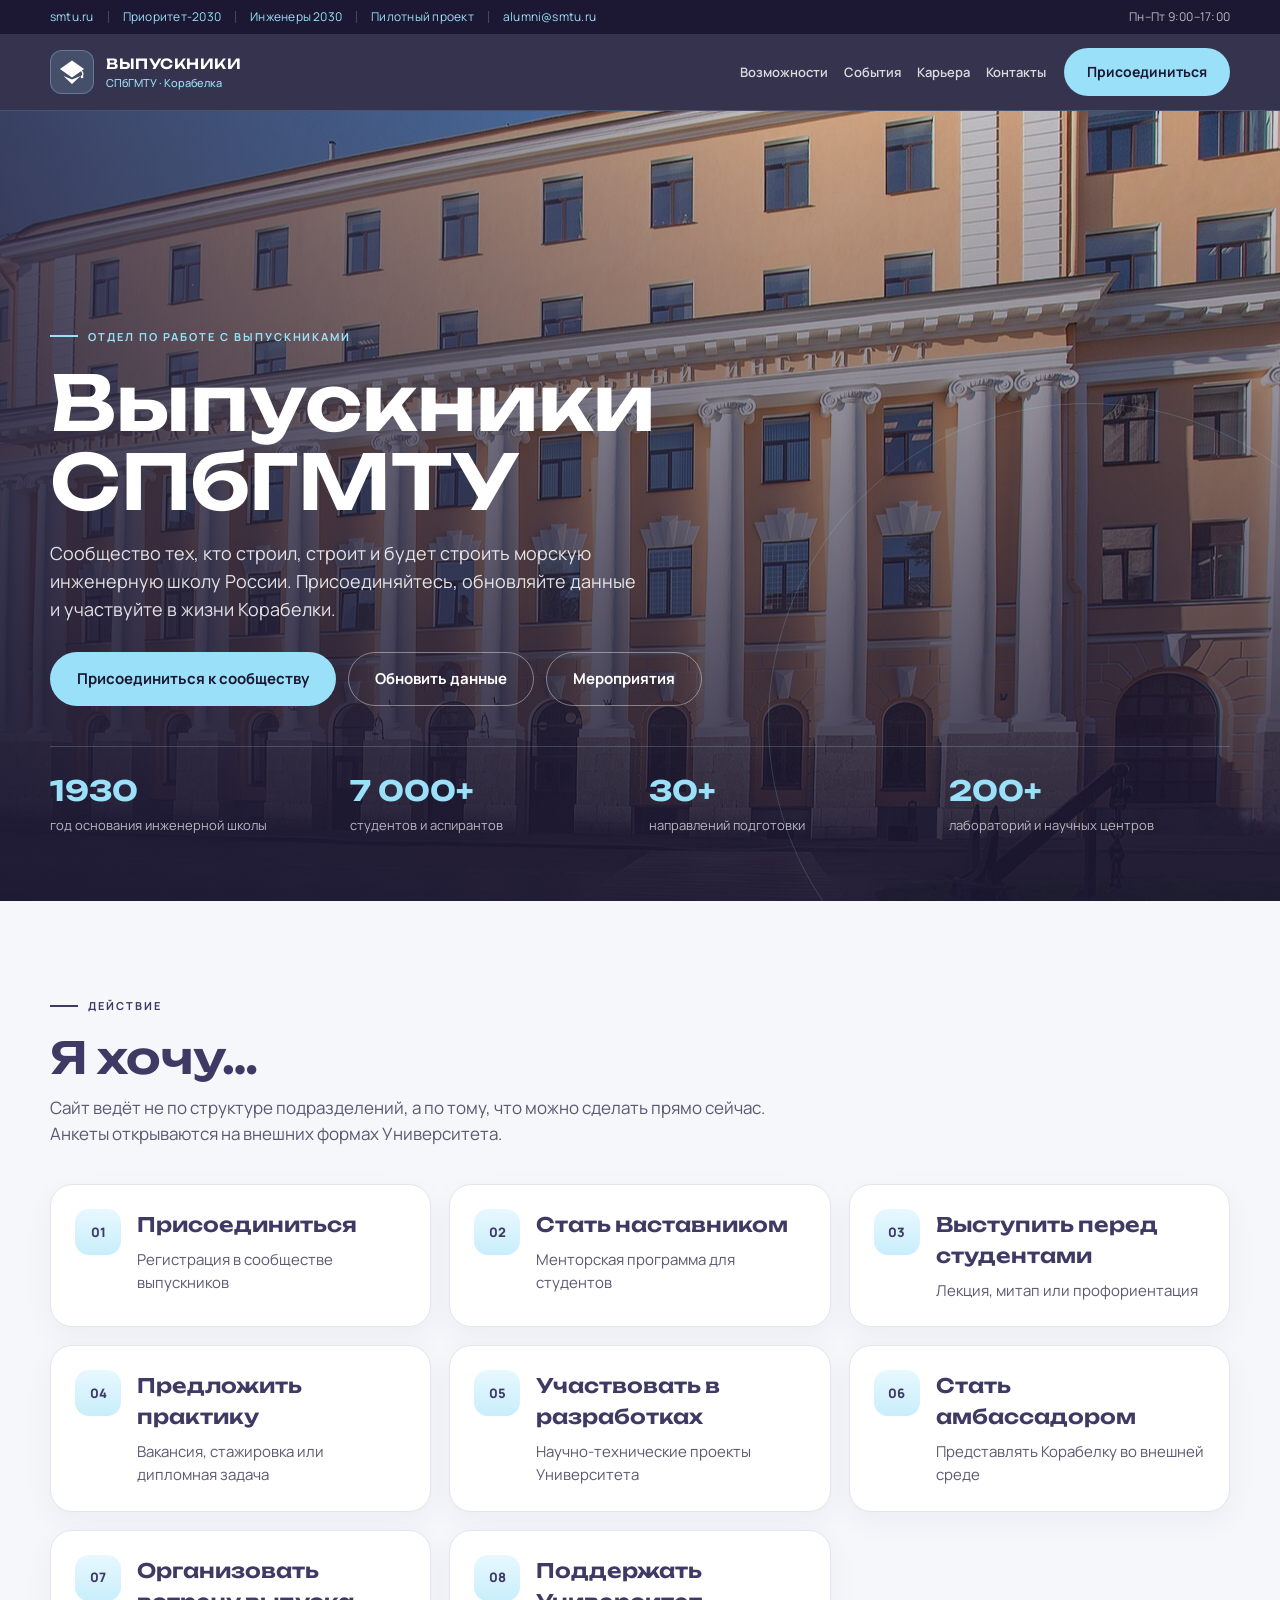
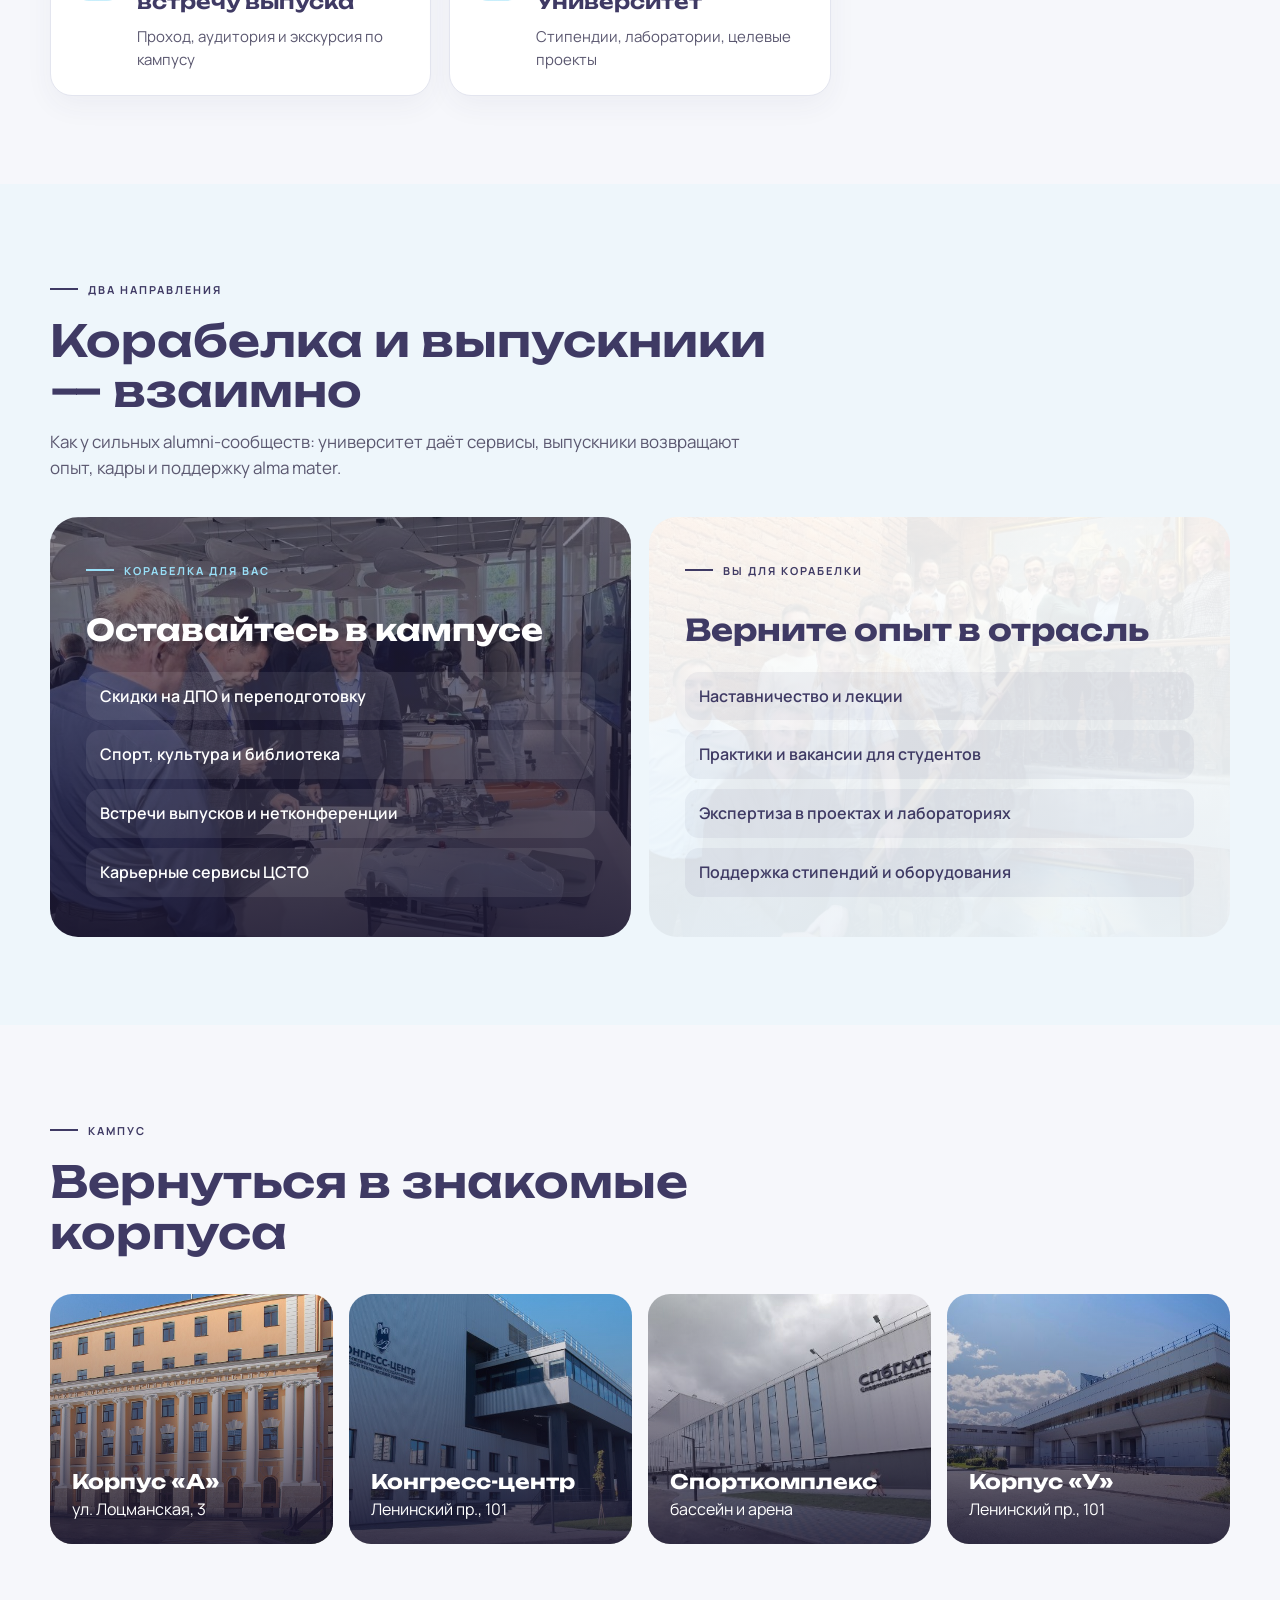
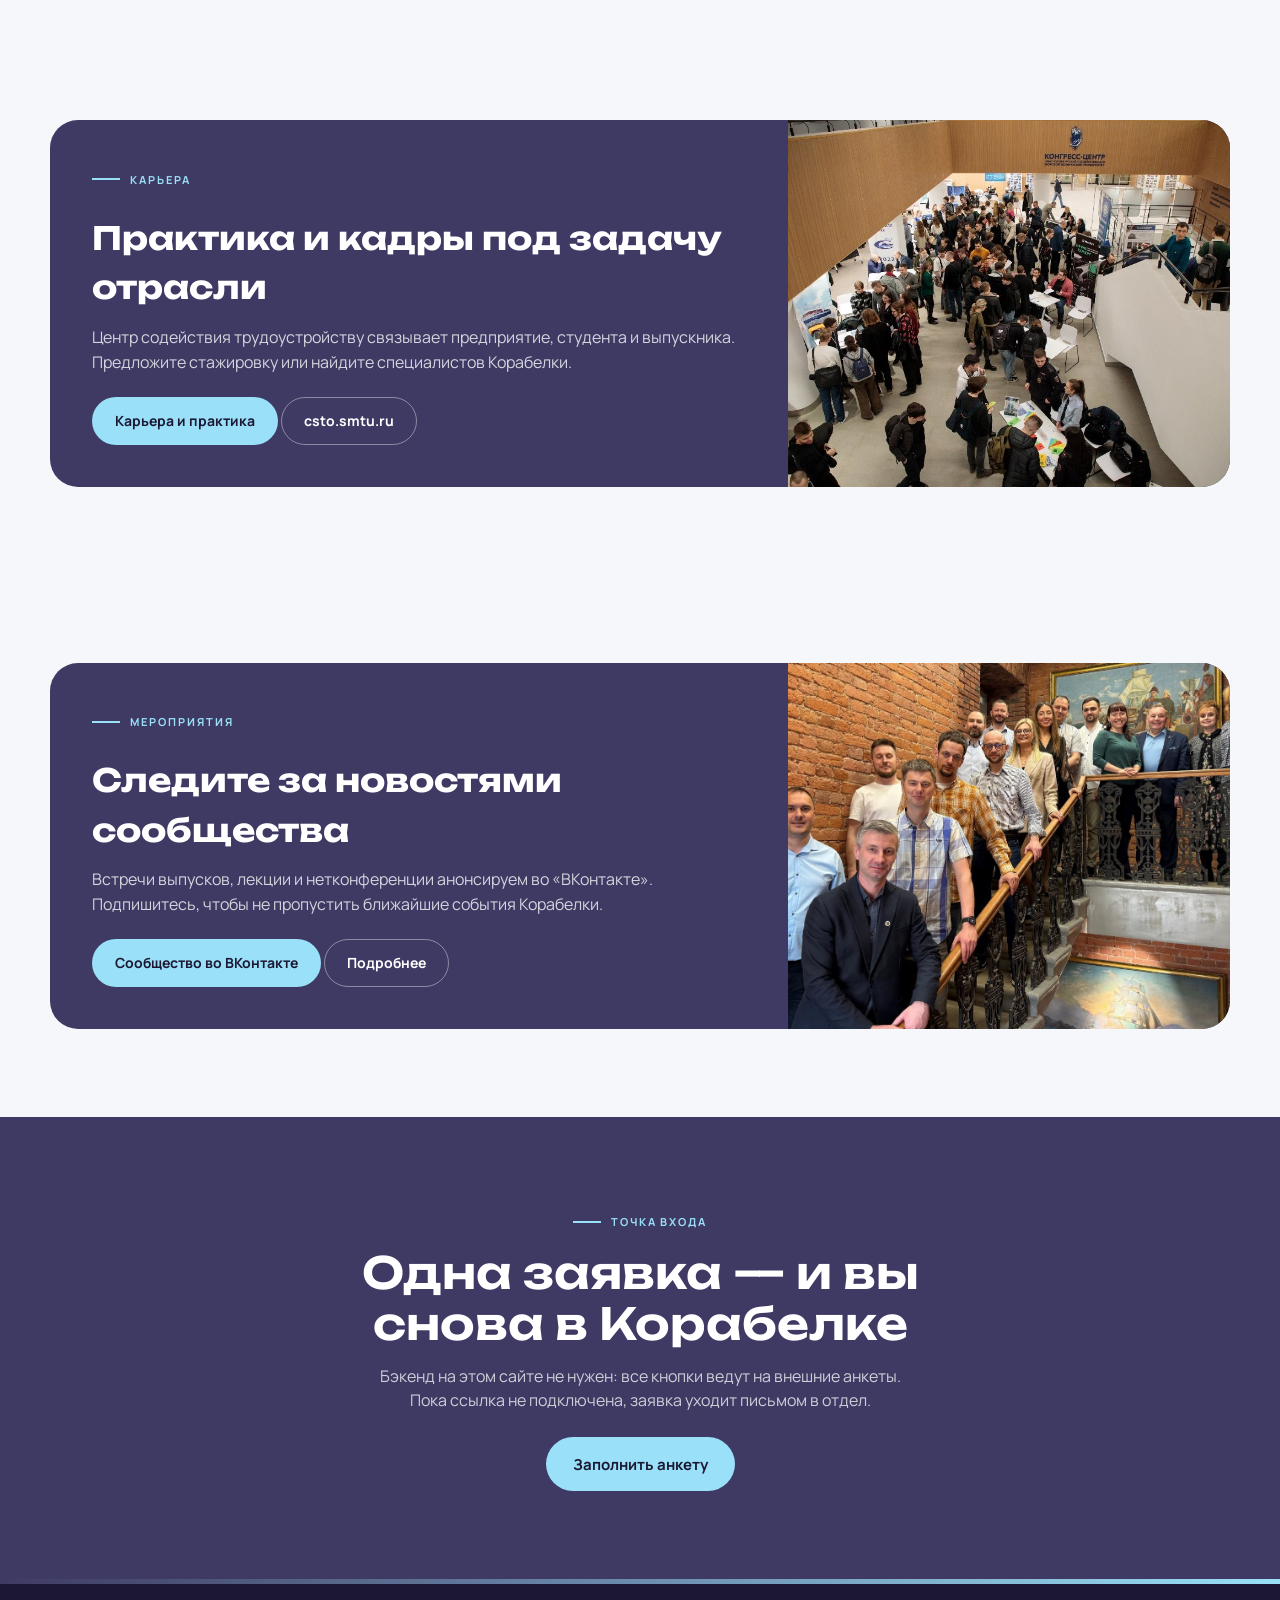
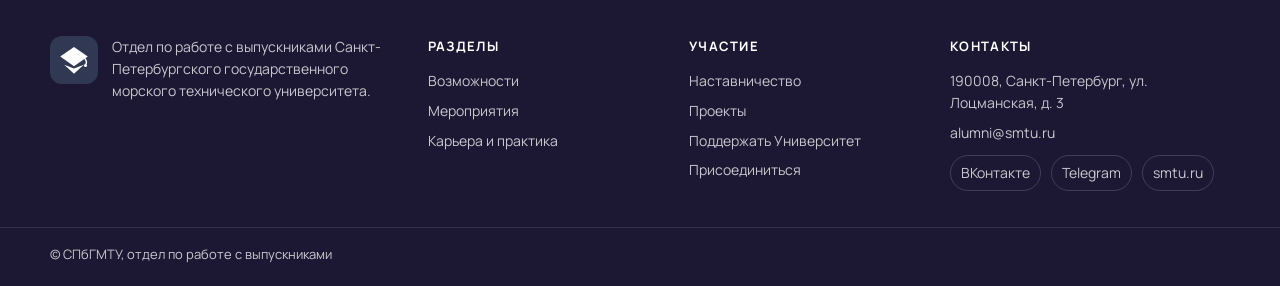
==== index.html @ 7642f82c "Initial commit" ====
<!DOCTYPE html>
<html lang="ru">
<head>
  <meta charset="UTF-8">
  <meta name="viewport" content="width=device-width, initial-scale=1.0">
  <title>Выпускники СПбГМТУ — сообщество Корабелки</title>
  <meta name="description" content="Официальный сайт отдела по работе с выпускниками СПбГМТУ. Присоединяйтесь к сообществу, участвуйте в проектах и возвращайтесь в Корабелку.">
  <link rel="icon" href="img/favicon.png">
  <link rel="preconnect" href="https://fonts.googleapis.com">
  <link rel="preconnect" href="https://fonts.gstatic.com" crossorigin>
  <link href="https://fonts.googleapis.com/css2?family=Manrope:wght@400;500;600;700;800&family=Unbounded:wght@500;600&display=swap" rel="stylesheet">
  <link rel="stylesheet" href="css/style.css">
</head>
<body data-page="home">
  <main>
    <section class="hero" style="background-image:url('img/hero.jpg')">
      <div class="container hero__inner">
        <div class="kicker">Отдел по работе с выпускниками</div>
        <h1>Выпускники СПбГМТУ</h1>
        <p>Сообщество тех, кто строил, строит и будет строить морскую инженерную школу России. Присоединяйтесь, обновляйте данные и участвуйте в жизни Корабелки.</p>
        <div class="hero__actions">
          <a class="btn btn--cyan btn--lg" data-form="join" href="join.html">Присоединиться к сообществу</a>
          <a class="btn btn--ghost btn--lg" data-form="update" href="join.html?action=update">Обновить данные</a>
          <a class="btn btn--ghost btn--lg" href="events.html">Мероприятия</a>
        </div>
        <div class="stats">
          <div><b>1930</b><span>год основания инженерной школы</span></div>
          <div><b>7 000+</b><span>студентов и аспирантов</span></div>
          <div><b>30+</b><span>направлений подготовки</span></div>
          <div><b>200+</b><span>лабораторий и научных центров</span></div>
        </div>
      </div>
    </section>

    <section class="section" id="roles">
      <div class="container">
        <div class="section__head">
          <div class="kicker" style="color:var(--navy)">Действие</div>
          <h2>Я хочу…</h2>
          <p>Сайт ведёт не по структуре подразделений, а по тому, что можно сделать прямо сейчас. Анкеты открываются на внешних формах Университета.</p>
        </div>
        <div class="grid-3">
          <a class="card role" href="join.html" data-form="join"><span class="role__icon">01</span><span><h3>Присоединиться</h3><p>Регистрация в сообществе выпускников</p></span></a>
          <a class="card role" href="mentoring.html"><span class="role__icon">02</span><span><h3>Стать наставником</h3><p>Менторская программа для студентов</p></span></a>
          <a class="card role" href="join.html?action=lecture" data-form="lecture"><span class="role__icon">03</span><span><h3>Выступить перед студентами</h3><p>Лекция, митап или профориентация</p></span></a>
          <a class="card role" href="career.html"><span class="role__icon">04</span><span><h3>Предложить практику</h3><p>Вакансия, стажировка или дипломная задача</p></span></a>
          <a class="card role" href="projects.html"><span class="role__icon">05</span><span><h3>Участвовать в разработках</h3><p>Научно-технические проекты Университета</p></span></a>
          <a class="card role" href="join.html?action=ambassador" data-form="ambassador"><span class="role__icon">06</span><span><h3>Стать амбассадором</h3><p>Представлять Корабелку во внешней среде</p></span></a>
          <a class="card role" href="join.html?action=reunion" data-form="reunion"><span class="role__icon">07</span><span><h3>Организовать встречу выпуска</h3><p>Проход, аудитория и экскурсия по кампусу</p></span></a>
          <a class="card role" href="support.html"><span class="role__icon">08</span><span><h3>Поддержать Университет</h3><p>Стипендии, лаборатории, целевые проекты</p></span></a>
        </div>
      </div>
    </section>

    <section class="section section--ice">
      <div class="container">
        <div class="section__head">
          <div class="kicker" style="color:var(--navy)">Два направления</div>
          <h2>Корабелка и выпускники — взаимно</h2>
          <p>Как у сильных alumni-сообществ: университет даёт сервисы, выпускники возвращают опыт, кадры и поддержку alma mater.</p>
        </div>
        <div class="twin">
          <div class="twin__col twin__col--dark">
            <div class="kicker">Корабелка для вас</div>
            <h3>Оставайтесь в кампусе</h3>
            <ul>
              <li><a href="opportunities.html#discounts">Скидки на ДПО и переподготовку</a></li>
              <li><a href="opportunities.html#sport">Спорт, культура и библиотека</a></li>
              <li><a href="events.html">Встречи выпусков и нетконференции</a></li>
              <li><a href="career.html">Карьерные сервисы ЦСТО</a></li>
            </ul>
          </div>
          <div class="twin__col twin__col--light">
            <div class="kicker" style="color:var(--navy)">Вы для Корабелки</div>
            <h3>Верните опыт в отрасль</h3>
            <ul>
              <li><a href="mentoring.html">Наставничество и лекции</a></li>
              <li><a href="career.html">Практики и вакансии для студентов</a></li>
              <li><a href="projects.html">Экспертиза в проектах и лабораториях</a></li>
              <li><a href="support.html">Поддержка стипендий и оборудования</a></li>
            </ul>
          </div>
        </div>
      </div>
    </section>

    <section class="section">
      <div class="container">
        <div class="section__head">
          <div class="kicker" style="color:var(--navy)">Кампус</div>
          <h2>Вернуться в знакомые корпуса</h2>
        </div>
        <div class="grid-4">
          <div class="photo-card" style="background-image:url('img/hero.jpg')"><span><strong>Корпус «А»</strong>ул. Лоцманская, 3</span></div>
          <div class="photo-card" style="background-image:url('img/congress.jpg')"><span><strong>Конгресс-центр</strong>Ленинский пр., 101</span></div>
          <div class="photo-card" style="background-image:url('img/sport.jpg')"><span><strong>Спорткомплекс</strong>бассейн и арена</span></div>
          <div class="photo-card" style="background-image:url('img/campus-leninsky.jpg')"><span><strong>Корпус «У»</strong>Ленинский пр., 101</span></div>
        </div>
      </div>
    </section>

    <section class="section">
      <div class="container">
        <div class="cta">
          <div class="cta__text">
            <div class="kicker">Карьера</div>
            <h2>Практика и кадры под задачу отрасли</h2>
            <p>Центр содействия трудоустройству связывает предприятие, студента и выпускника. Предложите стажировку или найдите специалистов Корабелки.</p>
            <a class="btn btn--cyan" href="career.html">Карьера и практика</a>
            <a class="btn btn--ghost" href="https://csto.smtu.ru/" target="_blank" rel="noopener">csto.smtu.ru</a>
          </div>
          <img src="img/event-hall.jpg" alt="Ярмарка вакансий в конгресс-центре СПбГМТУ">
        </div>
      </div>
    </section>

    <section class="section" id="events">
      <div class="container">
        <div class="cta">
          <div class="cta__text">
            <div class="kicker">Мероприятия</div>
            <h2>Следите за новостями сообщества</h2>
            <p>Встречи выпусков, лекции и нетконференции анонсируем во «ВКонтакте». Подпишитесь, чтобы не пропустить ближайшие события Корабелки.</p>
            <a class="btn btn--cyan" href="https://vk.com/smtu.alumni" target="_blank" rel="noopener">Сообщество во ВКонтакте</a>
            <a class="btn btn--ghost" href="events.html">Подробнее</a>
          </div>
          <img src="img/community.jpg" alt="Встреча выпускников СПбГМТУ">
        </div>
      </div>
    </section>

    <section class="section section--navy">
      <div class="container" style="text-align:center">
        <div class="kicker">Точка входа</div>
        <h2 class="display" style="max-width:16ch;margin:0 auto 14px;color:#fff">Одна заявка — и вы снова в Корабелке</h2>
        <p style="max-width:56ch;margin:0 auto 24px;color:rgba(255,255,255,.75)">Бэкенд на этом сайте не нужен: все кнопки ведут на внешние анкеты. Пока ссылка не подключена, заявка уходит письмом в отдел.</p>
        <a class="btn btn--cyan btn--lg" data-form="join" href="join.html">Заполнить анкету</a>
      </div>
    </section>
  </main>
  <script src="js/config.js"></script>
  <script src="js/layout.js"></script>
  <script src="js/main.js"></script>
</body>
</html>
---- css/style.css ----
:root {
  --navy: #3f3a64;
  --navy-deep: #2a2745;
  --navy-ink: #1c1833;
  --cyan: #99e0f8;
  --cyan-deep: #6ec9e8;
  --paper: #f6f7fb;
  --ice: #eef6fb;
  --white: #ffffff;
  --ink: #1c1a2e;
  --muted: #5b5870;
  --line: #e3e5ef;
  --shadow: 0 18px 50px rgba(63, 58, 100, 0.14);
  --radius: 22px;
  --header: 76px;
  --font: "Manrope", system-ui, sans-serif;
  --display: "Unbounded", "Manrope", sans-serif;
}

*,
*::before,
*::after { box-sizing: border-box; margin: 0; padding: 0; }

html { scroll-behavior: smooth; }

body {
  font-family: var(--font);
  color: var(--ink);
  background: var(--paper);
  line-height: 1.55;
  min-height: 100vh;
}

img { max-width: 100%; display: block; }
a { color: inherit; text-decoration: none; }
button { font-family: inherit; }
.container { width: min(1180px, calc(100% - 32px)); margin-inline: auto; }

.header {
  position: sticky;
  top: 0;
  z-index: 50;
  color: #fff;
  background: rgba(42, 39, 69, 0.94);
  backdrop-filter: blur(16px);
  border-bottom: 1px solid rgba(153, 224, 248, 0.18);
}
.topbar {
  display: flex;
  align-items: center;
  gap: 14px;
  min-height: 34px;
  font-size: 12px;
  letter-spacing: .02em;
  color: rgba(255,255,255,.7);
  background: var(--navy-ink);
}
.topbar a { color: var(--cyan); }
.topbar__inner {
  display: flex;
  align-items: center;
  flex-wrap: wrap;
  gap: 10px 14px;
  min-height: 34px;
  padding: 4px 0;
}
.topbar__sep { width: 1px; height: 12px; background: rgba(255,255,255,.2); }
.topbar__muted { margin-left: auto; }

.header__row {
  position: relative;
  min-height: var(--header);
  display: flex;
  align-items: center;
  gap: 18px;
}
.brand {
  display: flex;
  align-items: center;
  gap: 12px;
  flex-shrink: 0;
}
.brand img {
  height: 44px;
  width: 44px;
  padding: 7px;
  background: rgba(153, 224, 248, .16);
  border: 1px solid rgba(153, 224, 248, .32);
  border-radius: 12px;
}
.brand strong {
  display: block;
  font-family: var(--display);
  font-size: 14px;
  font-weight: 600;
  letter-spacing: .04em;
  text-transform: uppercase;
}
.brand small {
  display: block;
  color: var(--cyan);
  font-size: 11px;
  font-weight: 500;
}

.nav {
  display: flex;
  gap: 16px;
  margin-left: auto;
  flex-wrap: nowrap;
}
.nav__link {
  font-size: 13px;
  font-weight: 600;
  color: rgba(255,255,255,.82);
  padding: 8px 0;
  position: relative;
  white-space: nowrap;
}
.nav__link:hover,
.nav__link.is-active { color: var(--cyan); }
.nav__link.is-active::after {
  content: "";
  position: absolute;
  left: 0; right: 0; bottom: 2px;
  height: 2px;
  background: var(--cyan);
  border-radius: 2px;
}

.header__cta { display: flex; align-items: center; gap: 10px; }
.burger {
  display: none;
  width: 44px; height: 44px;
  border: 1px solid rgba(255,255,255,.28);
  background: transparent;
  border-radius: 12px;
  flex-direction: column;
  justify-content: center;
  align-items: center;
  gap: 5px;
  cursor: pointer;
}
.burger span { display: block; width: 18px; height: 2px; background: #fff; }

.btn {
  display: inline-flex;
  align-items: center;
  justify-content: center;
  gap: 8px;
  min-height: 48px;
  padding: 0 22px;
  border-radius: 999px;
  font-weight: 700;
  font-size: 14px;
  border: 1px solid transparent;
  cursor: pointer;
  transition: .2s ease;
  text-align: center;
}
.btn--primary {
  background: var(--navy);
  color: #fff;
  box-shadow: 0 10px 24px rgba(63, 58, 100, .28);
}
.btn--primary:hover { background: var(--navy-deep); }
.btn--cyan {
  background: var(--cyan);
  color: var(--navy-ink);
}
.btn--cyan:hover { background: #b7ebfb; }
.btn--ghost {
  background: transparent;
  color: #fff;
  border-color: rgba(255,255,255,.4);
}
.btn--ghost:hover { border-color: var(--cyan); color: var(--cyan); }
.btn--line {
  background: #fff;
  color: var(--navy);
  border-color: var(--line);
}
.btn--line:hover { border-color: var(--navy); }
.btn--lg { min-height: 54px; padding: 0 26px; font-size: 15px; }

.hero {
  position: relative;
  min-height: calc(100vh - 110px);
  color: #fff;
  overflow: hidden;
  display: grid;
  align-items: end;
  background: var(--navy-ink) center/cover no-repeat;
}
.hero::before {
  content: "";
  position: absolute; inset: 0;
  background:
    linear-gradient(180deg, rgba(28,24,51,.2) 0%, rgba(28,24,51,.55) 46%, rgba(28,24,51,.92) 100%),
    linear-gradient(90deg, rgba(42,39,69,.72), transparent 62%);
}
.hero::after {
  content: "";
  position: absolute;
  inset: auto -10% -18% auto;
  width: 52vw;
  height: 52vw;
  max-width: 640px;
  max-height: 640px;
  border: 1px solid rgba(153,224,248,.18);
  border-radius: 50%;
  pointer-events: none;
}
.hero__inner {
  position: relative;
  z-index: 1;
  padding: 56px 0 64px;
}
.kicker {
  display: inline-flex;
  align-items: center;
  gap: 10px;
  letter-spacing: .18em;
  text-transform: uppercase;
  font-size: 11px;
  font-weight: 700;
  color: var(--cyan);
  margin-bottom: 18px;
}
.kicker::before {
  content: "";
  width: 28px; height: 2px; background: currentColor;
}
.hero h1 {
  font-family: var(--display);
  font-size: clamp(38px, 6.4vw, 76px);
  line-height: 1.05;
  font-weight: 600;
  max-width: 12ch;
  margin-bottom: 18px;
}
.hero p {
  max-width: 54ch;
  font-size: 18px;
  color: rgba(255,255,255,.86);
  margin-bottom: 28px;
}
.hero__actions { display: flex; flex-wrap: wrap; gap: 12px; margin-bottom: 40px; }
.stats {
  display: grid;
  grid-template-columns: repeat(4, 1fr);
  gap: 18px;
  border-top: 1px solid rgba(153, 224, 248, .22);
  padding-top: 22px;
}
.stats b {
  display: block;
  font-family: var(--display);
  font-size: 28px;
  color: var(--cyan);
}
.stats span { color: rgba(255,255,255,.68); font-size: 13px; }

.section { padding: 88px 0; }
.section--ice { background: var(--ice); }
.section--navy { background: var(--navy); color: #fff; }
.section__head { margin-bottom: 36px; max-width: 720px; }
.section__head h2,
.page-hero h1,
.display {
  font-family: var(--display);
  font-size: clamp(28px, 4vw, 44px);
  line-height: 1.15;
  font-weight: 600;
  color: var(--navy);
}
.section--navy h2,
.section--navy .display { color: #fff; }
.section__head p { color: var(--muted); margin-top: 12px; font-size: 17px; }

.grid-3 { display: grid; grid-template-columns: repeat(3, 1fr); gap: 18px; }
.grid-2 { display: grid; grid-template-columns: repeat(2, 1fr); gap: 18px; }
.grid-4 { display: grid; grid-template-columns: repeat(4, 1fr); gap: 16px; }

.card {
  background: #fff;
  border: 1px solid var(--line);
  border-radius: var(--radius);
  padding: 24px;
  box-shadow: 0 10px 28px rgba(63, 58, 100, .05);
  transition: .22s ease;
}
.card:hover { transform: translateY(-4px); box-shadow: var(--shadow); }
.card__num {
  font-size: 12px;
  font-weight: 800;
  letter-spacing: .14em;
  color: var(--cyan-deep);
  margin-bottom: 12px;
}
.card h3 {
  font-family: var(--display);
  font-size: 20px;
  margin-bottom: 8px;
  color: var(--navy);
  font-weight: 600;
}
.card p { color: var(--muted); font-size: 15px; }
.more {
  display: inline-block;
  margin-top: 14px;
  font-weight: 700;
  font-size: 14px;
  color: var(--navy);
}

.role {
  display: flex;
  gap: 16px;
  align-items: flex-start;
  color: inherit;
}
.role__icon {
  width: 46px; height: 46px; flex-shrink: 0;
  border-radius: 14px;
  background: linear-gradient(180deg, #e8f8fe, #c8eefb);
  color: var(--navy);
  display: grid; place-items: center;
  font-weight: 800;
  font-size: 13px;
}
.role.is-highlighted { outline: 2px solid var(--cyan); }

.twin {
  display: grid;
  grid-template-columns: 1fr 1fr;
  gap: 18px;
}
.twin__col {
  border-radius: 28px;
  padding: 36px;
  min-height: 420px;
}
.twin__col--dark {
  background:
    linear-gradient(180deg, rgba(42,39,69,.55), rgba(28,24,51,.9)),
    url("../img/rnd.jpg") center/cover;
  color: #fff;
}
.twin__col--light {
  background:
    linear-gradient(180deg, rgba(255,255,255,.9), rgba(238,246,251,.95)),
    url("../img/community.jpg") center/cover;
}
.twin h3 {
  font-family: var(--display);
  font-size: 30px;
  margin: 10px 0 18px;
}
.twin ul { list-style: none; display: grid; gap: 10px; }
.twin li {
  padding: 0;
  border-radius: 14px;
  background: rgba(255,255,255,.08);
  font-weight: 600;
}
.twin li a {
  display: block;
  padding: 12px 14px;
  color: inherit;
  border-radius: 14px;
  transition: .2s ease;
}
.twin__col--dark li a:hover {
  background: rgba(153, 224, 248, .18);
  color: var(--cyan);
}
.twin__col--light li {
  background: rgba(63,58,100,.06);
  color: var(--navy);
}
.twin__col--light li a:hover {
  background: rgba(63, 58, 100, .12);
}
.twin__col--light h3 { color: var(--navy); }

.photo-card {
  position: relative;
  min-height: 250px;
  border-radius: var(--radius);
  overflow: hidden;
  color: #fff;
  display: flex;
  align-items: flex-end;
  padding: 22px;
  background: center/cover no-repeat;
}
.photo-card::after {
  content: "";
  position: absolute; inset: 0;
  background: linear-gradient(180deg, transparent, rgba(28,24,51,.86));
}
.photo-card span, .photo-card strong { position: relative; z-index: 1; }
.photo-card strong { display: block; font-family: var(--display); font-size: 20px; }

.story { overflow: hidden; padding: 0; }
.story img { width: 100%; height: 210px; object-fit: cover; }
.story__body { padding: 20px; }
.tag {
  display: inline-block;
  background: rgba(153, 224, 248, .28);
  color: var(--navy);
  font-size: 12px;
  font-weight: 700;
  padding: 4px 10px;
  border-radius: 999px;
  margin-bottom: 10px;
}

.event {
  display: grid;
  grid-template-columns: 88px 1fr auto;
  gap: 18px;
  align-items: center;
}
.event + .event { margin-top: 12px; }
.event__date {
  background: var(--navy);
  color: #fff;
  border-radius: 16px;
  text-align: center;
  padding: 12px 6px;
}
.event__date b {
  display: block;
  font-family: var(--display);
  font-size: 26px;
  color: var(--cyan);
}
.event__date span { font-size: 12px; opacity: .8; }

.cta {
  display: grid;
  grid-template-columns: 1.25fr .75fr;
  overflow: hidden;
  background: var(--navy);
  color: #fff;
  border-radius: 28px;
}
.cta__text { padding: 42px; }
.cta h2 { color: #fff; font-family: var(--display); font-size: 32px; margin: 8px 0 12px; }
.cta p { color: rgba(255,255,255,.78); margin-bottom: 22px; }
.cta img { width: 100%; height: 100%; object-fit: cover; min-height: 280px; }

.page-hero {
  background:
    linear-gradient(180deg, rgba(42,39,69,.5), rgba(28,24,51,.86)),
    var(--page-image, url("../img/congress.jpg")) center/cover no-repeat;
  color: #fff;
  padding: 78px 0 58px;
}
.crumbs { color: rgba(255,255,255,.7); font-size: 13px; margin-bottom: 12px; }
.crumbs a { color: #fff; }
.page-hero h1 { color: #fff; }
.page-hero p { margin-top: 12px; max-width: 62ch; color: rgba(255,255,255,.84); }

.split {
  display: grid;
  grid-template-columns: 1.1fr .9fr;
  gap: 40px;
  align-items: center;
}
.split img {
  width: 100%;
  border-radius: 28px;
  min-height: 320px;
  object-fit: cover;
}

.faq details {
  background: #fff;
  border: 1px solid var(--line);
  border-radius: 16px;
  padding: 16px 18px;
  margin-bottom: 10px;
}
.faq summary { cursor: pointer; font-weight: 700; color: var(--navy); }
.faq p { margin-top: 8px; color: var(--muted); }

.footer { background: var(--navy-ink); color: rgba(255,255,255,.76); }
.footer__accent { height: 5px; background: linear-gradient(90deg, var(--navy), var(--cyan)); }
.footer__grid {
  display: grid;
  grid-template-columns: 1.5fr 1fr 1fr 1.2fr;
  gap: 28px;
  padding: 52px 0 28px;
}
.footer h3 {
  color: #fff;
  font-size: 13px;
  margin-bottom: 14px;
  letter-spacing: .1em;
  text-transform: uppercase;
}
.footer a, .footer p { display: block; margin-bottom: 8px; font-size: 14px; }
.footer a:hover { color: var(--cyan); }
.footer__brand { display: flex; gap: 14px; }
.footer__brand img {
  height: 48px;
  width: 48px;
  padding: 8px;
  background: rgba(153, 224, 248, .16);
  border-radius: 12px;
}
.footer__copy {
  border-top: 1px solid rgba(255,255,255,.1);
  padding: 16px 0 22px;
  font-size: 13px;
}
.social { display: flex; gap: 10px; flex-wrap: wrap; margin-top: 12px; }
.social a {
  border: 1px solid rgba(255,255,255,.16);
  padding: 6px 10px;
  border-radius: 999px;
}

.contact-map {
  border-radius: 24px;
  overflow: hidden;
  min-height: 320px;
  border: 1px solid var(--line);
}
.contact-map iframe { width: 100%; height: 380px; border: 0; }

.note {
  margin-top: 14px;
  font-size: 13px;
  color: var(--muted);
}

@media (max-width: 1100px) {
  .nav {
    display: none;
    position: absolute;
    left: 16px; right: 16px; top: calc(100% + 8px);
    background: #fff;
    border-radius: 16px;
    padding: 12px;
    flex-direction: column;
    box-shadow: var(--shadow);
    z-index: 60;
  }
  .nav.is-open { display: flex; }
  .nav.is-open .nav__link { color: var(--navy); }
  .burger { display: flex; }
}

@media (max-width: 980px) {
  .stats { grid-template-columns: 1fr 1fr; }
  .grid-3, .grid-4, .grid-2, .split, .cta, .footer__grid, .event, .twin {
    grid-template-columns: 1fr;
  }
  .brand small { display: none; }
  .hero { min-height: 86vh; align-items: center; }
  .topbar__muted { display: none; }
}

@media (max-width: 560px) {
  .header__cta .btn { display: none; }
  .stats { grid-template-columns: 1fr; }
  .hero__actions { flex-direction: column; align-items: stretch; }
}
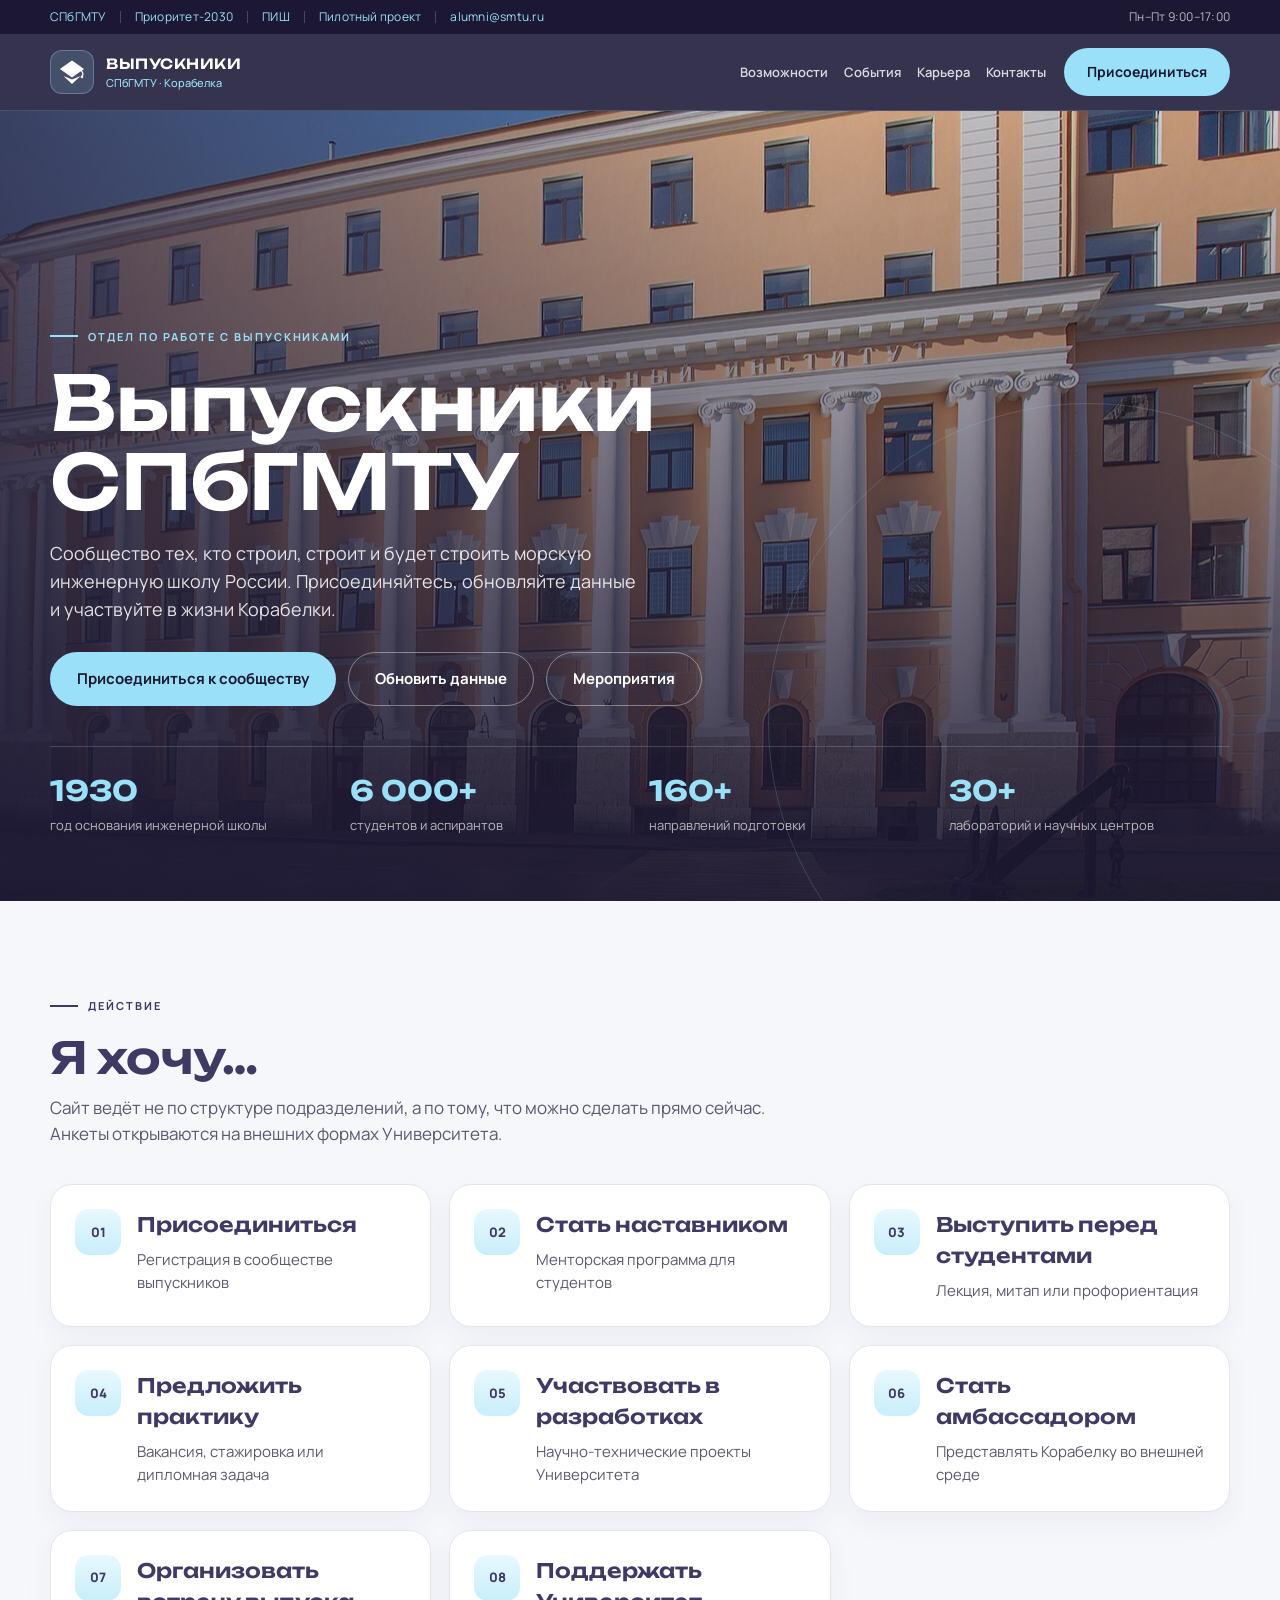
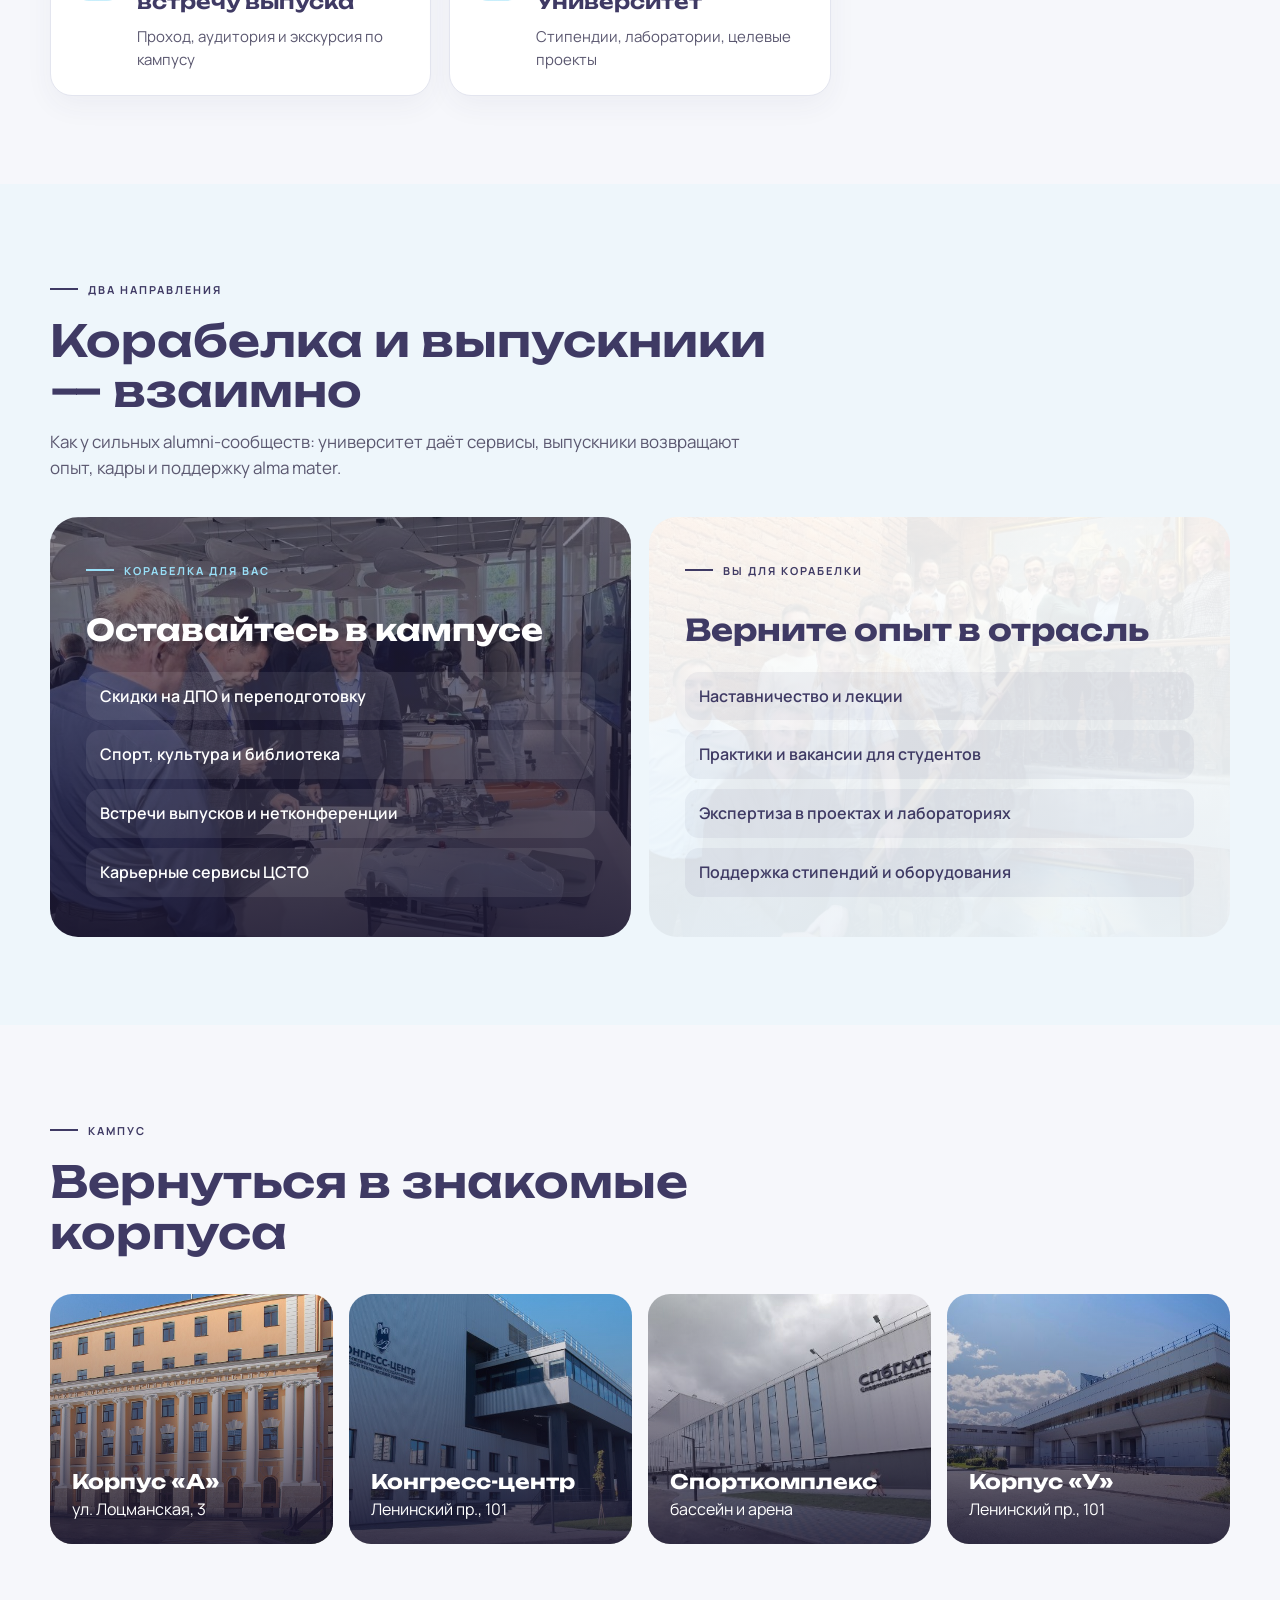
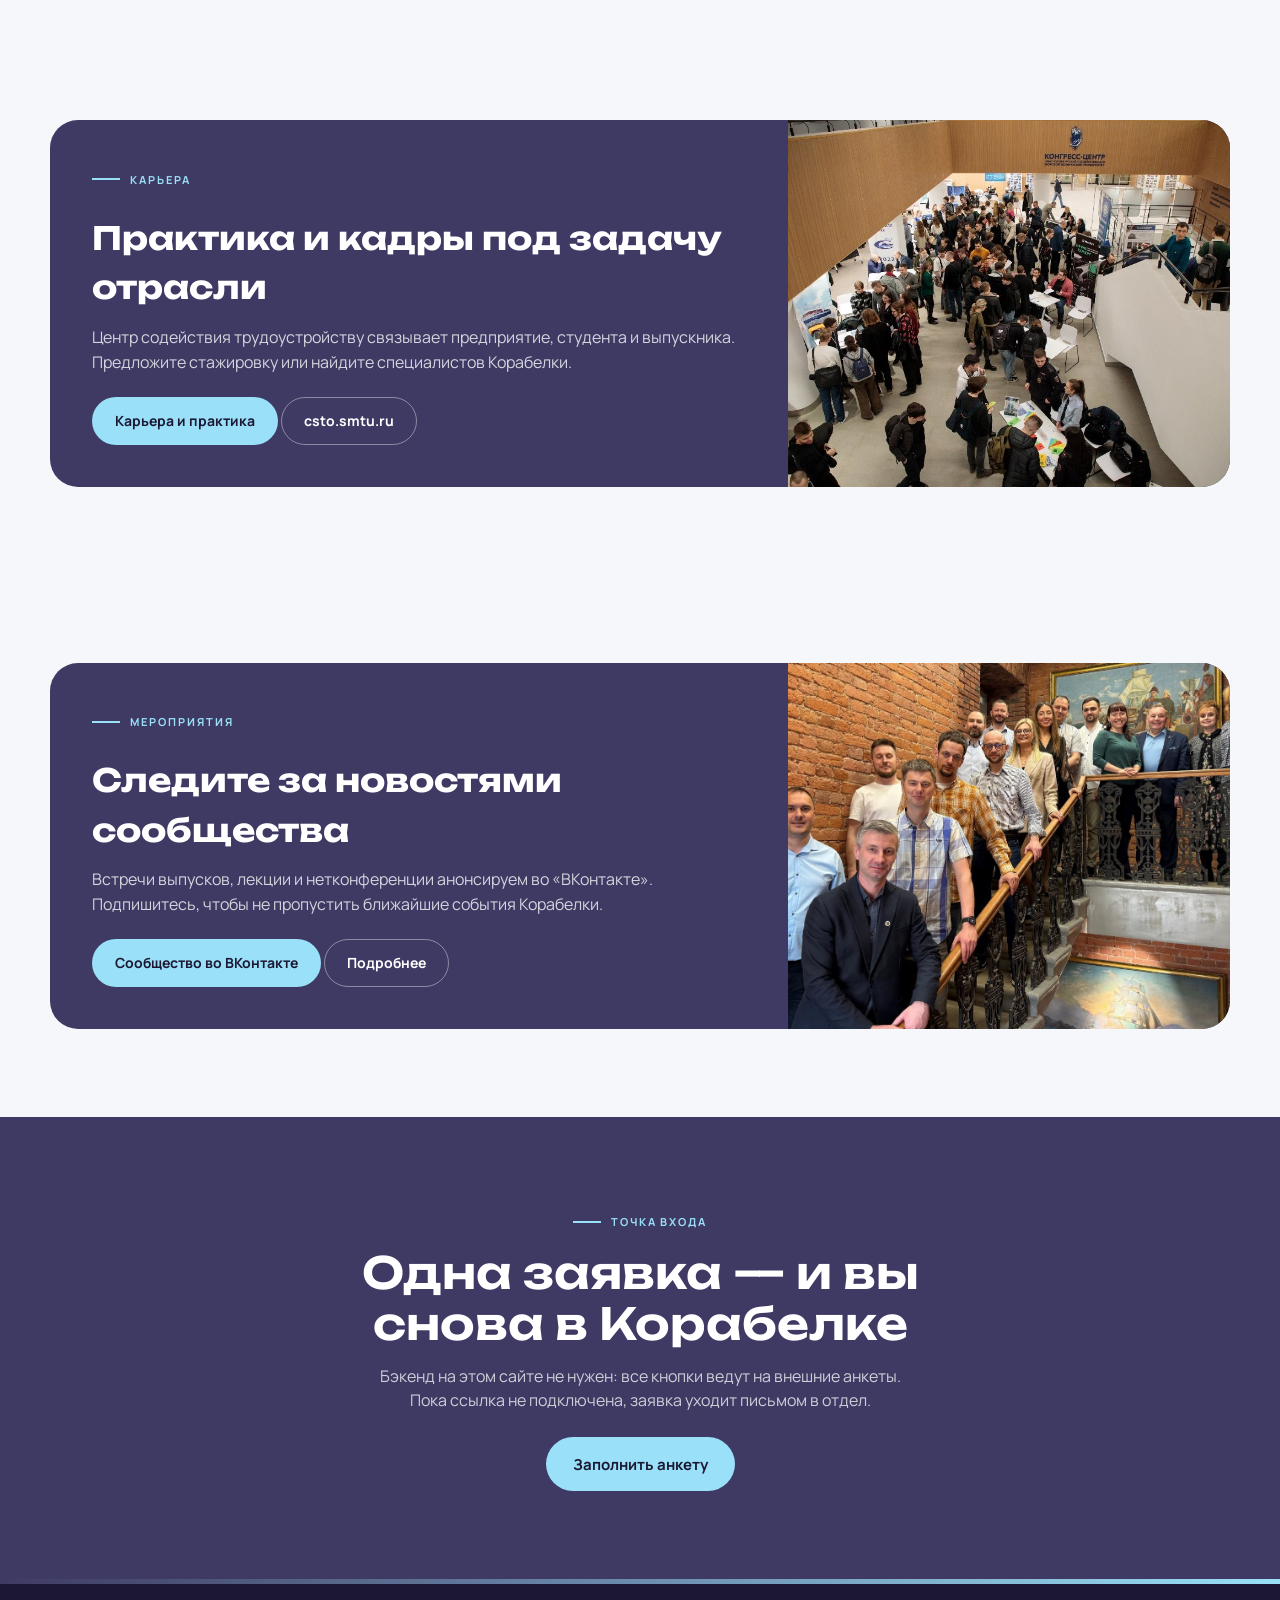
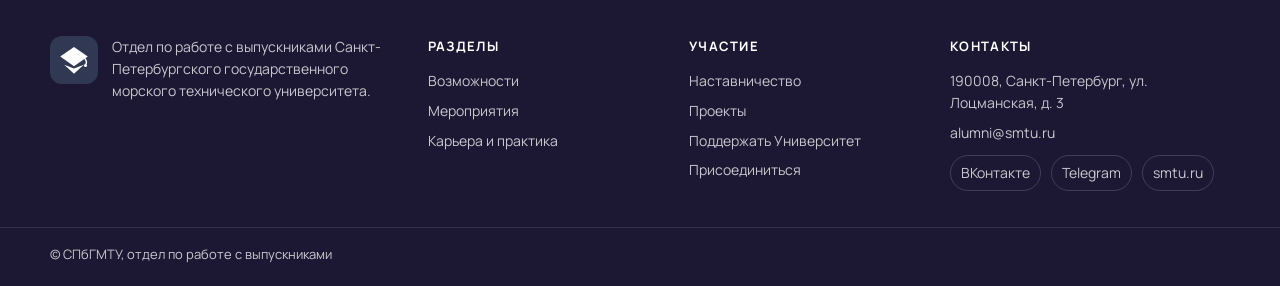
==== commit c42518f9: "Update 1" ====
--- a/index.html
+++ b/index.html
@@ -25,9 +25,9 @@
         </div>
         <div class="stats">
           <div><b>1930</b><span>год основания инженерной школы</span></div>
-          <div><b>7 000+</b><span>студентов и аспирантов</span></div>
-          <div><b>30+</b><span>направлений подготовки</span></div>
-          <div><b>200+</b><span>лабораторий и научных центров</span></div>
+          <div><b>6 000+</b><span>студентов и аспирантов</span></div>
+          <div><b>160+</b><span>направлений подготовки</span></div>
+          <div><b>30+</b><span>лабораторий и научных центров</span></div>
         </div>
       </div>
     </section>
